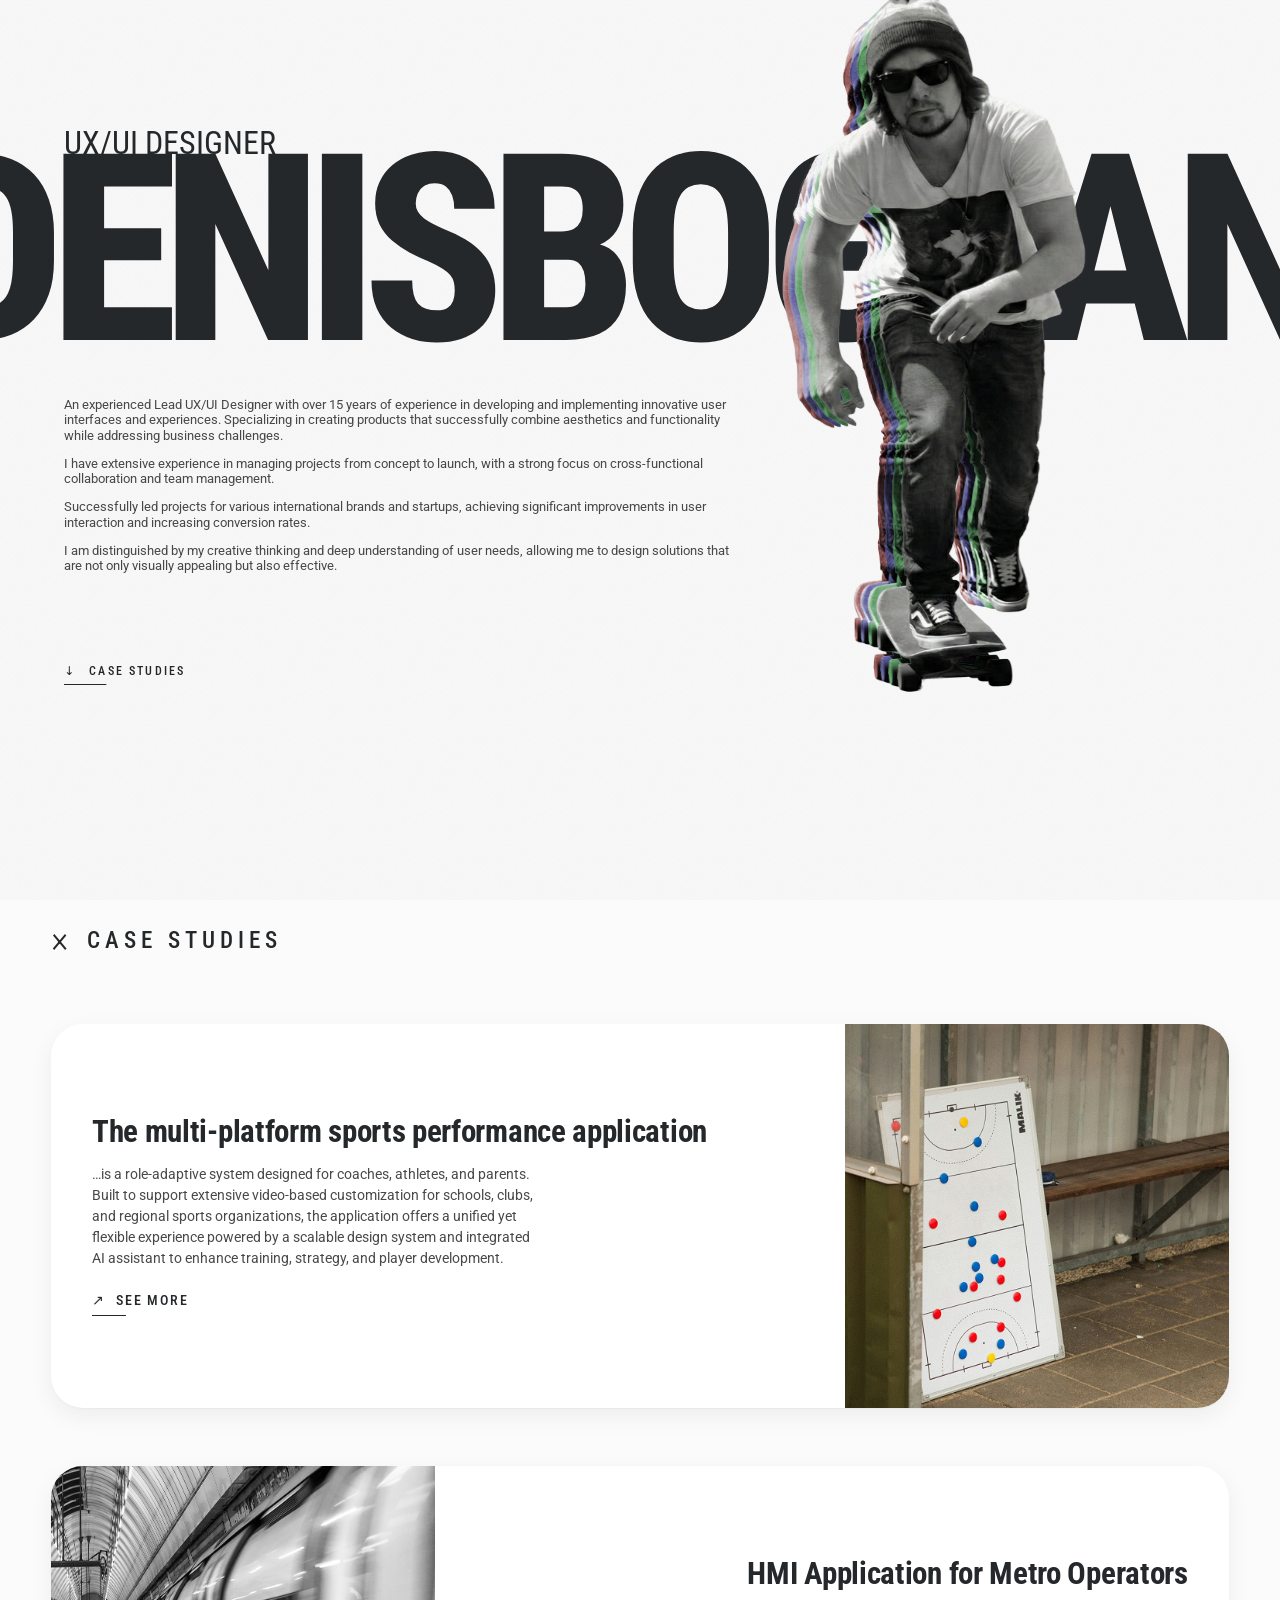
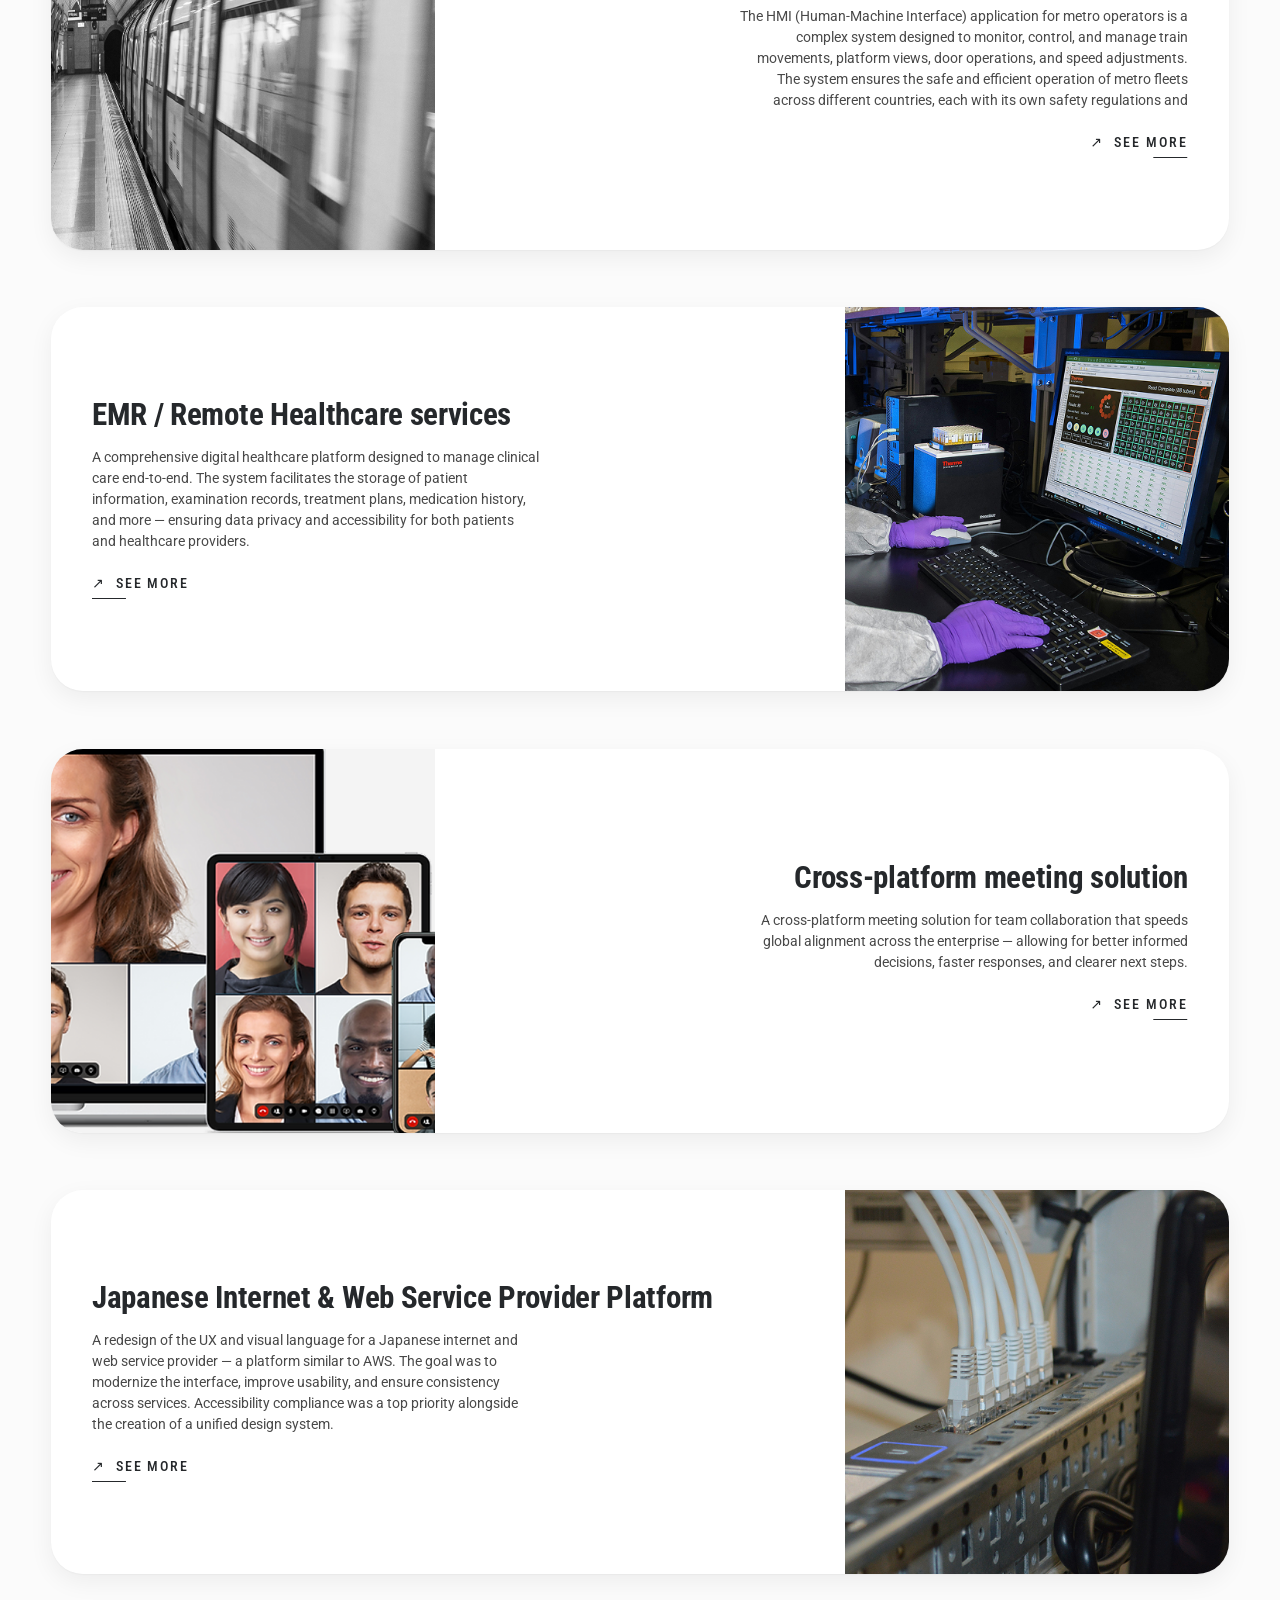
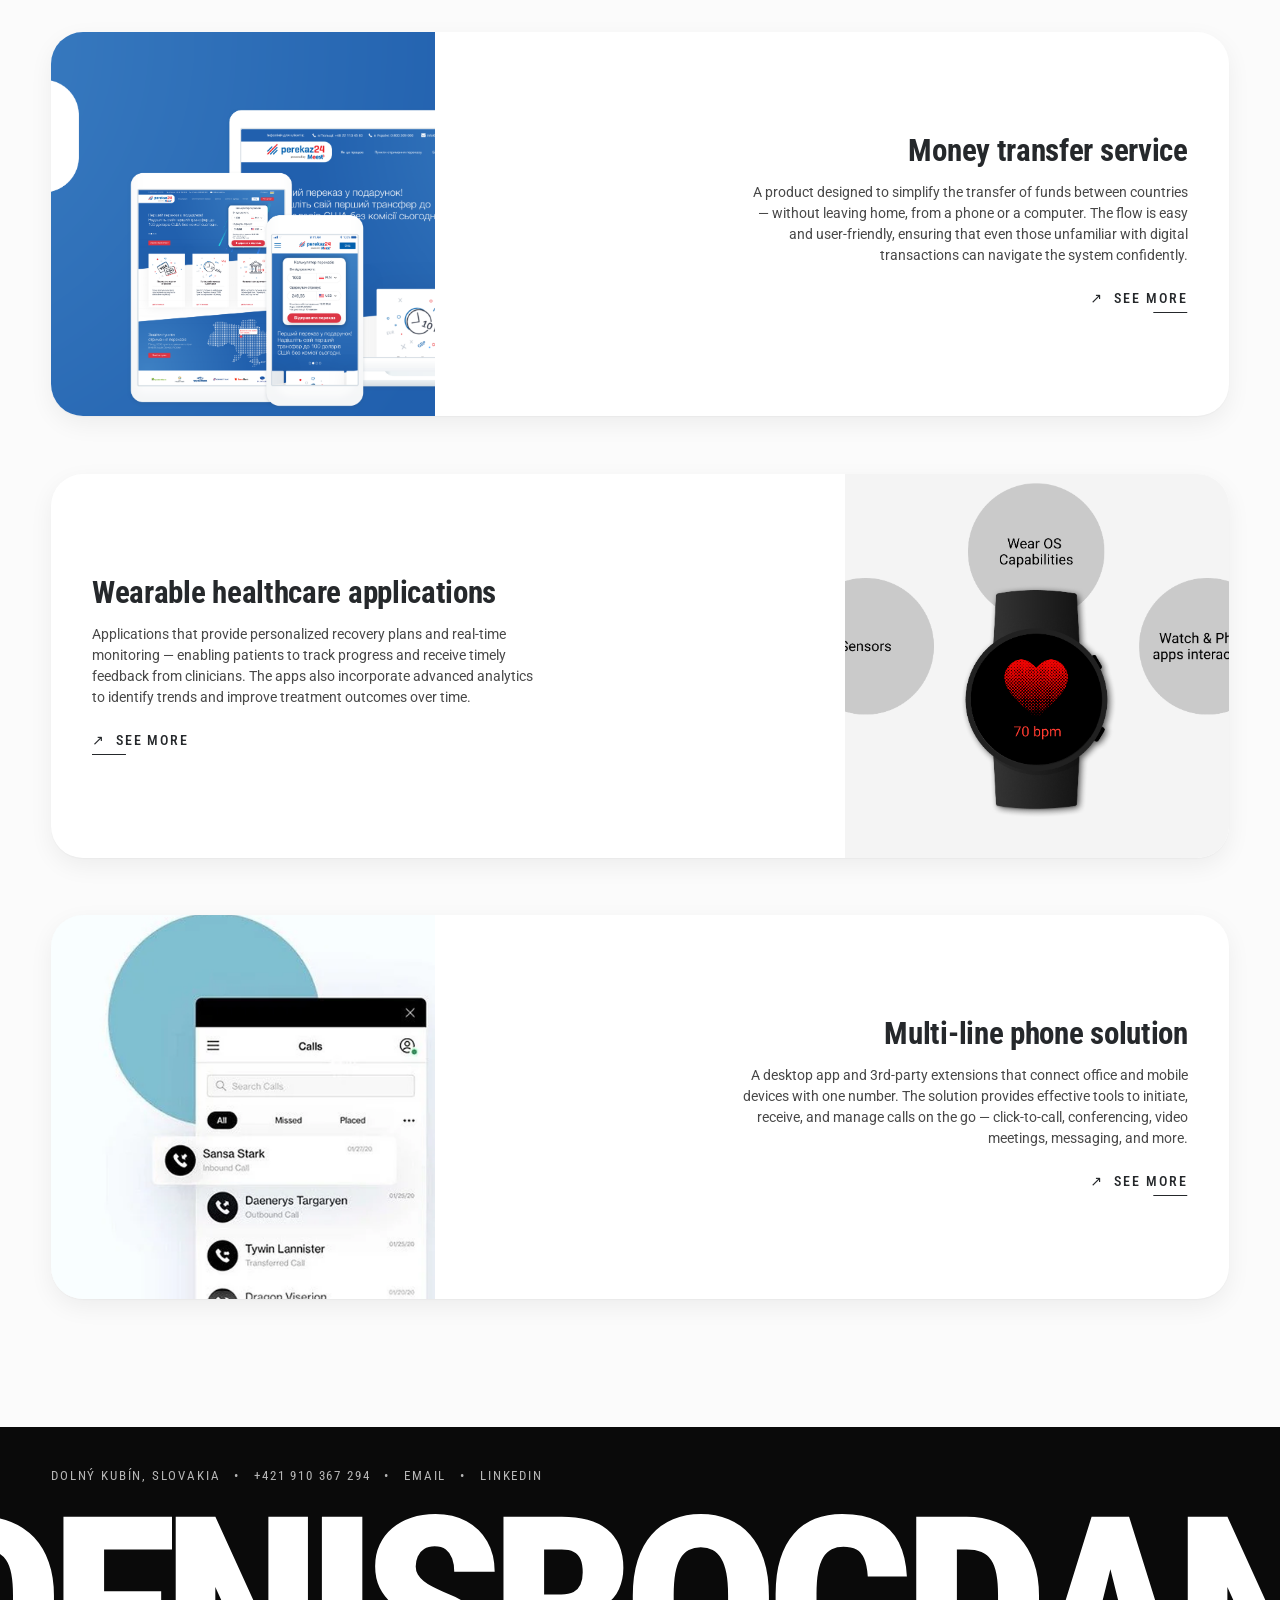
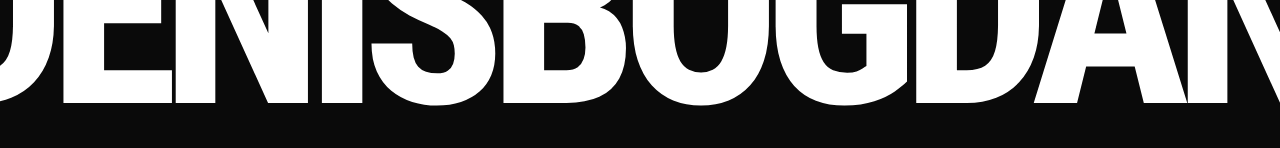
==== index.html @ f7afdb90 "Initial portfolio site" ====
<!DOCTYPE html>
<html lang="en">
<head>
    <meta charset="UTF-8" />
    <meta name="viewport" content="width=device-width, initial-scale=1.0" />
    <meta name="description" content="Denis Bogdanov · Lead UX/UI Designer. 15+ years crafting interfaces that combine aesthetics with business outcomes." />
    <link rel="shortcut icon" href="favicon.ico" type="image/x-icon" />
    <link rel="preconnect" href="https://fonts.googleapis.com" />
    <link rel="preconnect" href="https://fonts.gstatic.com" crossorigin />
    <link rel="stylesheet" href="style.css" />
    <title>Denis Bogdanov · UX/UI Designer</title>
</head>
<body>
    <div class="grain" aria-hidden="true"></div>

    <!-- ============ HERO ============ -->
    <header class="hero" id="top">
        <p class="hero__eyebrow">UX/UI DESIGNER</p>

        <h1 class="hero__title" aria-label="Denis Bogdanov">
            <span class="hero__title-line">DENISBOGDANOV</span>
        </h1>

        <figure class="hero__photo rgb-image rgb-image--hero">
            <img
                src="img/Hero%20image/img-grey.png"
                alt="Denis Bogdanov on a skateboard"
                class="rgb-layer rgb-layer--grey"
                decoding="async"
                fetchpriority="high"
            />
            <img
                src="img/Hero%20image/img-red.png"
                alt=""
                aria-hidden="true"
                class="rgb-layer rgb-layer--red"
                decoding="async"
            />
            <img
                src="img/Hero%20image/img-green.png"
                alt=""
                aria-hidden="true"
                class="rgb-layer rgb-layer--green"
                decoding="async"
            />
            <img
                src="img/Hero%20image/img-blue.png"
                alt=""
                aria-hidden="true"
                class="rgb-layer rgb-layer--blue"
                decoding="async"
            />
        </figure>

        <div class="hero__about">
            <p>
                An experienced <strong>Lead UX/UI Designer</strong> with over 15 years of experience in
                developing and implementing innovative user interfaces and experiences. Specializing in
                creating products that successfully combine aesthetics and functionality while addressing
                business challenges.
            </p>
            <p>
                I have extensive experience in managing projects from concept to launch, with a strong focus
                on cross-functional collaboration and team management.
            </p>
            <p>
                Successfully led projects for various international brands and startups, achieving significant
                improvements in user interaction and increasing conversion rates.
            </p>
            <p>
                I am distinguished by my creative thinking and deep understanding of user needs, allowing me
                to design solutions that are not only visually appealing but also effective.
            </p>
        </div>

        <a href="#cases" class="hero__scroll" aria-label="Scroll to case studies">
            <span class="hero__scroll-arrow" aria-hidden="true">↓</span>
            <span class="hero__scroll-label">Case Studies</span>
        </a>
    </header>

    <!-- ============ CASE STUDIES ============ -->
    <section class="cases" id="cases">
        <div class="container">
            <header class="cases__head">
                <span class="cases__mark" aria-hidden="true">×</span>
                <h2 class="cases__title">Case Studies</h2>
            </header>

            <ol class="cases__list" id="cases-list"></ol>
        </div>
    </section>

    <!-- ============ FOOTER ============ -->
    <footer class="footer">
        <div class="container">
            <div class="footer__contacts">
                <span>Dolný Kubín, Slovakia</span>
                <span aria-hidden="true">•</span>
                <a href="tel:+421910367294">+421 910 367 294</a>
                <span aria-hidden="true">•</span>
                <a href="mailto:xolodilnika@gmail.com">Email</a>
                <span aria-hidden="true">•</span>
                <a href="https://www.linkedin.com/in/denis-bogdanov-5513418/" target="_blank" rel="noopener noreferrer">LinkedIn</a>
            </div>
        </div>
        <p class="footer__mark" aria-hidden="true">DENISBOGDANOV</p>
    </footer>

    <!-- Scroll-to-top -->
    <button class="back-to-top" type="button" aria-label="Scroll back to top">
        <span class="back-to-top__arrow" aria-hidden="true">↑</span>
    </button>

    <script src="cases-data.js" defer></script>
    <script src="main.js" defer></script>
    <script src="app.js" defer></script>
</body>
</html>
---- style.css ----
/* =============================================================
   Denis Bogdanov · Portfolio
   ============================================================= */
@import url('https://fonts.googleapis.com/css2?family=Roboto+Condensed:wght@300;400;500;700;800;900&family=Roboto:wght@300;400;500;700&display=swap');

/* ----------------------------------------------------
   1. Tokens
   ---------------------------------------------------- */
:root {
    /* Palette — sourced from Denis's original index.html */
    --bg:            #FBFBFB;
    --bg-dark:       #0A0A0A;
    --ink:           #25282B;   /* body text from original */
    --ink-2:         #484848;   /* about text from original */
    --ink-3:         #6E6E6E;
    --line:          rgba(10,10,10,.12);

    /* Chromatic split colors */
    --rgb-r:         #FF2261;
    --rgb-g:         #3DDE7F;
    --rgb-b:         #1FB0FF;

    /* Typography */
    --font-display:  "Roboto Condensed", "Arial Narrow", system-ui, sans-serif;
    --font-body:     "Roboto", system-ui, -apple-system, "Segoe UI", sans-serif;

    /* Layout */
    --gutter:        clamp(20px, 4vw, 64px);
    --max:           1680px;

    /* Motion */
    --ease-out:      cubic-bezier(.2, .8, .2, 1);
    --ease-in-out:   cubic-bezier(.65, 0, .35, 1);
    --ease-snap:     cubic-bezier(.16, 1, .3, 1);
}

/* ----------------------------------------------------
   2. Reset
   ---------------------------------------------------- */
*, *::before, *::after { box-sizing: border-box; }
html { scroll-behavior: smooth; }
body {
    margin: 0;
    background: var(--bg);
    color: var(--ink);
    font-family: var(--font-display);  /* original used Roboto Condensed on body */
    line-height: 1.55;
    overflow-x: hidden;          /* clip wordmark that bleeds past viewport */
    -webkit-font-smoothing: antialiased;
    -moz-osx-font-smoothing: grayscale;
    text-rendering: optimizeLegibility;
}
img { max-width: 100%; height: auto; display: block; }
a { color: inherit; text-decoration: none; }
button { font: inherit; cursor: pointer; }
h1, h2, h3, h4, p { margin: 0; }
ol, ul { list-style: none; padding: 0; margin: 0; }

/* Shared inner container (for cases & footer only — hero is full-vw) */
.container {
    max-width: var(--max);
    margin: 0 auto;
    padding: 0 var(--gutter);
}

/* ----------------------------------------------------
   3. Decorative grain
   ---------------------------------------------------- */
.grain {
    position: fixed;
    inset: 0;
    pointer-events: none;
    opacity: .035;
    z-index: 100;
    background-image: url("data:image/svg+xml;utf8,<svg xmlns='http://www.w3.org/2000/svg' width='120' height='120'><filter id='n'><feTurbulence type='fractalNoise' baseFrequency='.9' numOctaves='3' stitchTiles='stitch'/><feColorMatrix values='0 0 0 0 0 0 0 0 0 0 0 0 0 0 0 0 0 0 1 0'/></filter><rect width='100%25' height='100%25' filter='url(%23n)'/></svg>");
    mix-blend-mode: multiply;
}

/* ============================================================
   4. HERO — viewport-relative absolute layout (preserves
   the Figma concept on any screen width via `vw` units)
   ============================================================ */
.hero {
    position: relative;
    width: 100%;
    height: 62vw;        /* contains the photo (~60vw tall) */
    overflow: visible;    /* wordmark may bleed past viewport */
}

/* —— Subtitle / eyebrow —— inherits Roboto Condensed Regular from body */
.hero__eyebrow {
    position: absolute;
    left: 5vw;
    top: 9.93vw;
    font-size: 2.5vw;
    line-height: 1;
    color: var(--ink);
    z-index: 3;
    opacity: 0;
    transform: translateY(.8vw);
    animation: hero-fade-up .55s var(--ease-out) .1s forwards;
}

/* —— Big wordmark, bleeds past viewport on both sides —— */
.hero__title {
    position: absolute;
    left: -6.46vw;
    top: 11.6vw;                /* tightened gap to eyebrow */
    font-family: var(--font-display);
    font-weight: 800;
    font-size: 20.48vw;
    line-height: .7;
    letter-spacing: -1.23vw;
    white-space: nowrap;
    color: var(--ink);
    z-index: 1;
    overflow: hidden;      /* clip the rising line during entrance */
    padding-block: .04em;  /* a hair of padding to avoid descender clip */
}
.hero__title-line {
    display: inline-block;
    transform: translateY(105%);
    animation: hero-title-rise .85s var(--ease-snap) .15s forwards;
}

/* —— Photo, scales with viewport —— */
.hero__photo {
    position: absolute;
    left: 50vw;
    top: 0vw;
    width: 45vw;
    z-index: 2;
    margin: 0;            /* reset <figure> default margins */
    pointer-events: none;
}

/* —— About block — matches original: Roboto Regular, #484848, 120% line —— */
.hero__about {
    position: absolute;
    left: 5vw;
    top: 31vw;
    width: 52vw;
    font-family: var(--font-body);
    font-style: normal;
    font-weight: 400;
    font-size: 1.0vw;
    line-height: 120%;
    color: var(--ink-2);
    z-index: 3;
}
.hero__about p + p { margin-top: 1em; }
.hero__about strong { color: inherit; font-weight: 400; }
.hero__about p {
    opacity: 0;
    transform: translateY(.8vw);
    animation: hero-fade-up .6s var(--ease-out) forwards;
}
.hero__about p:nth-child(1) { animation-delay: .55s; }
.hero__about p:nth-child(2) { animation-delay: .65s; }
.hero__about p:nth-child(3) { animation-delay: .75s; }
.hero__about p:nth-child(4) { animation-delay: .85s; }

/* —— Scroll cue (Case Studies link) — same hover language as See more,
   only the arrow drops DOWN instead of going up-right —— */
.hero__scroll {
    position: absolute;
    left: 5vw;
    bottom: 8.5vw;
    display: inline-flex;
    align-items: center;
    gap: 1vw;
    font-family: var(--font-display);
    font-weight: 500;
    font-size: .95vw;
    letter-spacing: .18em;
    text-transform: uppercase;
    color: var(--ink);
    z-index: 4;
    opacity: 0;
    padding-bottom: .35vw;
    animation: hero-fade-up .55s var(--ease-out) 1.05s forwards;
}
.hero__scroll::after {
    content: "";
    position: absolute;
    left: 0; right: 0; bottom: 0;
    height: 1px;
    background: currentColor;
    transform: scaleX(.35);
    transform-origin: left;
    transition: transform .5s var(--ease-out);
}
.hero__scroll:hover::after { transform: scaleX(1); }
.hero__scroll-arrow {
    display: inline-block;
    transition: transform .4s var(--ease-out);
}
.hero__scroll:hover .hero__scroll-arrow { transform: translate(0, 4px); }

@keyframes hero-fade-up  { to { opacity: 1; transform: translateY(0); } }
@keyframes hero-title-rise { to { transform: translateY(0); } }

/* ============================================================
   5. RGB CHROMATIC SPLIT — hero (4-layer stack)
   ============================================================
   Stack of 4 images:
     • grey  — base (B&W), establishes container height
     • red / green / blue — channel-tinted versions, blended on top
   When R/G/B are aligned, they screen-blend with grey to produce
   the full color photo. When offset, they trail as a chromatic split.
   Animation: grey first → R/G/B fade in aligned → R/G/B drift apart.
   ============================================================ */
.rgb-image { position: relative; isolation: isolate; }

/* Width is inherited from .hero__photo (45vw) — don't override it here.
   Grey sits ON TOP; colored layers stack behind it and peek out from
   their down-left offsets, like a chromatic trail. */
.rgb-layer {
    width: 100%;
    height: auto;
    display: block;
    will-change: transform, opacity;
}

/* Grey is the topmost, fully opaque base — establishes container height. */
.rgb-layer--grey {
    position: relative;
    z-index: 4;
    transform: scale(.96);
    animation: rgb-grey-pop .7s var(--ease-snap) .1s both;
}

/* Coloured layers stack absolutely BEHIND grey */
.rgb-layer--red,
.rgb-layer--green,
.rgb-layer--blue {
    position: absolute;
    inset: 0;
    opacity: 0;
    transform: translate(0, 0);
    pointer-events: none;
}

/* Sequential reveal: grey first, then green emerges from behind,
   then blue (further), then red (furthest). Each fades in while
   sliding to its final offset. */
.rgb-layer--green {
    z-index: 3;
    animation: rgb-green 1.0s var(--ease-snap) .75s both;
}
.rgb-layer--blue {
    z-index: 2;
    animation: rgb-blue  1.0s var(--ease-snap) 1.05s both;
}
.rgb-layer--red {
    z-index: 1;
    animation: rgb-red   1.0s var(--ease-snap) 1.35s both;
}

/* —— intro: grey scales up slightly —— */
@keyframes rgb-grey-pop {
    0%   { transform: scale(.96); }
    100% { transform: scale(1); }
}

/* —— each colour fades in while sliding to its trail position —— */
@keyframes rgb-green {
    0%   { opacity: 0; transform: translate(0, 0); }
    100% { opacity: 1; transform: translate(-.3vw, .7vw); }
}
@keyframes rgb-blue {
    0%   { opacity: 0; transform: translate(0, 0); }
    100% { opacity: 1; transform: translate(-.6vw, 1.3vw); }
}
@keyframes rgb-red {
    0%   { opacity: 0; transform: translate(0, 0); }
    100% { opacity: 1; transform: translate(-.9vw, 1.7vw); }
}


/* ============================================================
   6. CASE STUDIES
   ============================================================ */
.cases {
    padding: clamp(80px, 10vw, 160px) 0 0;
}
.cases__head {
    display: flex;
    align-items: center;
    gap: 18px;
    margin-bottom: clamp(36px, 5vw, 72px);
}
.cases__mark {
    font-family: var(--font-display);
    font-weight: 300;
    font-size: clamp(28px, 3vw, 44px);
    line-height: 1;
    color: var(--ink);
    transform: translateY(-2px);
}
.cases__title {
    font-family: var(--font-display);
    font-weight: 500;
    font-size: clamp(18px, 1.8vw, 26px);
    letter-spacing: .22em;
    text-transform: uppercase;
    color: var(--ink);
}
.cases__list {
    display: grid;
    gap: clamp(36px, 4.5vw, 64px);
}

/* —— Card shell ——
   White box, fixed height. FLEX layout (not grid) — turns out grid +
   :nth-child(even) reordering via grid-column had a quirk that left
   the image on even cards mis-positioned. Flex with row-reverse for
   alternating layout is simpler and lets `align-items: stretch` reliably
   fill the row height on both flex children. */
.case-card {
    --card-h:  clamp(300px, 30vw, 440px);
    --media-w: var(--card-h);                    /* square media */
    position: relative;                          /* anchor for stretched-link ::after */
    display: flex;
    align-items: stretch;                        /* both children fill card-h */
    height: var(--card-h);
    background: #FFFFFF;
    padding: 0;
    overflow: hidden;
    opacity: 0;
    transform: translateY(28px);
    will-change: transform, opacity, box-shadow;
    box-shadow:
        0 1px 2px rgba(10, 10, 10, .04),
        0 8px 24px rgba(10, 10, 10, .06);
    transition: box-shadow .4s var(--ease-out), transform .4s var(--ease-out);
    border-radius: 32px;
}

/* —— Stretched-link: media-link's ::after covers the whole card,
   so a click anywhere on the card navigates to the case page.
   See more link stays clickable thanks to a higher z-index. —— */
.case-card__media-link::after {
    content: "";
    position: absolute;
    inset: 0;
    z-index: 1;
}
.case-card__cta {
    position: relative;
    z-index: 2;
}
.case-card.in-view {
    animation: card-fade-up .8s var(--ease-snap) both;
}
@keyframes card-fade-up {
    0%   { opacity: 0; transform: translateY(28px); }
    100% { opacity: 1; transform: translateY(0); }
}
@media (hover: hover) {
    .case-card:hover {
        transform: translateY(-3px);
        box-shadow:
            0 2px 4px rgba(10, 10, 10, .05),
            0 16px 40px rgba(10, 10, 10, .09);
    }
}

/* —— Body —— takes the remaining width (1fr-ish via flex:1) and
   centers its children vertically via inner flex column —— */
.case-card__body {
    flex: 1 1 auto;
    min-width: 0;                                /* allow shrink for long titles */
    height: 100%;                                /* explicit height for IE/Safari fallback */
    padding: clamp(28px, 3.2vw, 56px);
    display: flex;
    flex-direction: column;
    justify-content: center;                     /* vertical centering of title/desc/cta */
    gap: clamp(12px, 1.2vw, 20px);
}

/* —— Media —— fixed-width column, image fills it edge-to-edge —— */
.case-card__media-link {
    flex: 0 0 var(--media-w);                    /* never grows or shrinks */
    height: 100%;
    display: block;
}
.case-card__media {
    width: 100%;
    height: 100%;
    background: #F4F4F4;
    overflow: hidden;
}
.case-card__media img {
    width: 100%;
    height: 100%;
    object-fit: cover;
    object-position: center;
    display: block;
}

/* —— Alternating layout —— even cards mirror via row-reverse —— */
.case-card:nth-child(even)               { flex-direction: row-reverse; }
.case-card:nth-child(even) .case-card__body { text-align: right; }
.case-card:nth-child(even) .case-card__cta  { align-self: flex-end; }
.case-card:nth-child(even) .case-card__desc { margin-left: auto; }
.case-card:nth-child(even) .case-card__cta::after { transform-origin: right; }

.case-card__title {
    font-family: var(--font-display);
    font-weight: 700;
    font-size: clamp(22px, 2.4vw, 38px);
    line-height: 1.05;
    letter-spacing: -.01em;
    color: var(--ink);
}
.case-card__desc {
    font-family: var(--font-body);
    font-weight: 400;
    color: var(--ink-2);
    font-size: clamp(14px, 1vw, 16px);
    line-height: 1.5;
    max-width: 56ch;
    /* Clip long descriptions so all cards stay identical in height */
    display: -webkit-box;
    -webkit-line-clamp: 5;
    line-clamp: 5;
    -webkit-box-orient: vertical;
    overflow: hidden;
}
.case-card__cta {
    display: inline-flex;
    align-items: center;
    gap: 10px;
    margin-top: 6px;
    font-family: var(--font-display);
    font-weight: 500;
    font-size: 14px;
    letter-spacing: .14em;
    text-transform: uppercase;
    color: var(--ink);
    align-self: flex-start;
    position: relative;
    padding-bottom: 4px;
}
.case-card__cta::after {
    content: "";
    position: absolute;
    left: 0; right: 0; bottom: 0;
    height: 1px;
    background: currentColor;
    transform: scaleX(.35);
    transform-origin: left;
    transition: transform .5s var(--ease-out);
}

/* Plain hover: just the underline grow + arrow nudge.
   RGB-trail on the CTA was removed — it sat on top of the glyph
   and hurt readability. The card itself carries the RGB language. */
.case-card__cta:hover::after { transform: scaleX(1); }
.case-card__cta-arrow { display: inline-block; transition: transform .4s var(--ease-out); }
.case-card__cta:hover .case-card__cta-arrow { transform: translate(4px, -4px); }

/* ============================================================
   6b. CASE DETAIL — editorial flow
   ============================================================
   Layout rhythm:
     • Back link        — top, small
     • Title + intro    — narrow text column (max ~760px)
     • Cover image      — breaks out to full container width
     • Sections, each:  text in narrow column, then a gallery
                        of screenshots filling the container width
   Reads as text → look → text → look, never stretches paragraphs
   across the page, and lets screenshots be the visual hero.
   ============================================================ */
.page-case { background: var(--bg); }

.case-detail {
    padding: clamp(28px, 4vw, 64px) 0 clamp(60px, 8vw, 120px);
}

/* Width used by every text block — keeps comfortable reading measure */
.case-detail__back,
.case-detail__head,
.case-detail__section-text {
    max-width: 760px;
}

/* ----- Back link — same hover language as Scroll cue / See more ----- */
.case-detail__back {
    display: inline-flex;
    align-items: center;
    gap: 12px;
    position: relative;
    font-family: var(--font-display);
    font-weight: 500;
    font-size: 14px;
    letter-spacing: .14em;
    text-transform: uppercase;
    color: var(--ink);
    padding-bottom: 4px;
    margin-bottom: clamp(36px, 4.5vw, 72px);

    opacity: 0;
    transform: translateY(8px);
    animation: case-fade-up .55s var(--ease-out) .1s forwards;
}
.case-detail__back::after {
    content: "";
    position: absolute;
    left: 0; right: 0; bottom: 0;
    height: 1px;
    background: currentColor;
    transform: scaleX(.35);
    transform-origin: left;
    transition: transform .5s var(--ease-out);
}
.case-detail__back:hover::after { transform: scaleX(1); }
.case-detail__back-arrow {
    display: inline-block;
    transition: transform .4s var(--ease-out);
}
.case-detail__back:hover .case-detail__back-arrow { transform: translateX(-4px); }

/* ----- Header: title + intro stacked in a narrow column ----- */
.case-detail__head {
    margin-bottom: clamp(36px, 5vw, 64px);
    opacity: 0;
    transform: translateY(14px);
    animation: case-fade-up .7s var(--ease-out) .2s forwards;
}
.case-detail__title {
    font-family: var(--font-display);
    font-weight: 700;
    font-size: clamp(36px, 4.6vw, 72px);
    line-height: 1.05;
    letter-spacing: -.01em;
    color: var(--ink);
    margin-bottom: clamp(20px, 1.8vw, 32px);
}
.case-detail__intro {
    font-family: var(--font-body);
    font-weight: 400;
    font-size: clamp(15px, 1.1vw, 19px);
    line-height: 1.6;
    color: var(--ink-2);
}

/* ----- Cover: hero shot — sized at half container width
   to stay editorial and not dominate the page ----- */
.case-detail__cover {
    max-width: 50%;
    margin: 0 0 clamp(56px, 7vw, 110px);
    overflow: hidden;
    background: #ECECEC;
    box-shadow:
        0 1px 2px rgba(10,10,10,.04),
        0 8px 24px rgba(10,10,10,.06);

    opacity: 0;
    transform: translateY(20px);
    animation: case-fade-up .8s var(--ease-out) .3s forwards;
}
.case-detail__cover img {
    display: block;
    width: 100%;
    height: auto;
}

/* ----- Sections: text column → gallery beneath ----- */
.case-detail__sections {
    display: flex;
    flex-direction: column;
    gap: clamp(64px, 8vw, 128px);
}
.case-detail__section {
    /* Reveal on scroll */
    opacity: 0;
    transform: translateY(18px);
    transition:
        opacity .8s var(--ease-out),
        transform .8s var(--ease-out);
}
.case-detail__section.in-view {
    opacity: 1;
    transform: translateY(0);
}

.case-detail__section-text {
    /* Inherits max-width 760px from the shared rule */
}
.case-detail__section-title {
    font-family: var(--font-display);
    font-weight: 700;
    font-size: clamp(26px, 2.4vw, 42px);
    line-height: 1.15;
    letter-spacing: -.005em;
    color: var(--ink);
    margin-bottom: clamp(14px, 1.2vw, 22px);
}
.case-detail__section-text p {
    font-family: var(--font-body);
    font-weight: 400;
    font-size: clamp(15px, 1.05vw, 17px);
    line-height: 1.7;
    color: var(--ink-2);
}
.case-detail__section-text p + p { margin-top: 1em; }

.case-detail__list {
    margin: 1.2em 0;
    padding: 0;
    list-style: none;
    display: flex;
    flex-direction: column;
    gap: .7em;
}
.case-detail__list li {
    position: relative;
    padding-left: 1.2em;
    font-family: var(--font-body);
    font-size: clamp(15px, 1.05vw, 17px);
    line-height: 1.65;
    color: var(--ink-2);
}
.case-detail__list li::before {
    content: "";
    position: absolute;
    left: 0;
    top: .75em;
    width: 8px;
    height: 1px;
    background: var(--ink);
}
.case-detail__list li strong { color: var(--ink); font-weight: 500; }

/* ----- Gallery — full container width, auto-fit grid ----- */
.case-detail__gallery {
    display: grid;
    grid-template-columns: repeat(auto-fit, minmax(320px, 1fr));
    gap: clamp(16px, 1.4vw, 28px);
    align-items: start;
    margin-top: clamp(32px, 4vw, 64px);
}
/* When a section has multiple galleries (nested image rows),
   subsequent rows sit closer together — matching the in-grid gap */
.case-detail__gallery + .case-detail__gallery {
    margin-top: clamp(16px, 1.4vw, 28px);
}
/* Single image: don't sub-divide the column — full width hero */
.case-detail__gallery--solo {
    grid-template-columns: 1fr;
}
/* Exactly two images stay 2-up even on wider viewports */
.case-detail__gallery--duo {
    grid-template-columns: repeat(2, 1fr);
}

.case-detail__shot {
    margin: 0;
    overflow: hidden;
    background: #ECECEC;
    box-shadow:
        0 1px 2px rgba(10,10,10,.04),
        0 8px 24px rgba(10,10,10,.06);

    opacity: 0;
    transform: translateY(18px);
    transition:
        opacity .8s var(--ease-out),
        transform .8s var(--ease-out);
}
.case-detail__shot.in-view {
    opacity: 1;
    transform: translateY(0);
}
.case-detail__shot img {
    display: block;
    width: 100%;
    height: auto;
}

/* Empty / not-found fallback */
.case-detail__empty {
    text-align: center;
    padding: clamp(60px, 10vw, 120px) 0;
    font-family: var(--font-display);
    color: var(--ink-2);
}

@keyframes case-fade-up {
    to { opacity: 1; transform: translateY(0); }
}

/* ============================================================
   6c. BACK-TO-TOP — small floating arrow, bottom-left
   ============================================================
   Hidden by default; .is-visible toggled by app.js once the
   user scrolls past ~60% viewport height.
   ============================================================ */
.back-to-top {
    position: fixed;
    left:   clamp(16px, 2vw, 32px);
    bottom: clamp(20px, 3vw, 40px);
    width:  44px;
    height: 44px;
    display: inline-flex;
    align-items: center;
    justify-content: center;
    padding: 0;
    border: 1px solid var(--ink);
    border-radius: 999px;
    background: rgba(255, 255, 255, .82);
    color: var(--ink);
    cursor: pointer;
    z-index: 50;

    opacity: 0;
    transform: translateY(12px);
    pointer-events: none;
    backdrop-filter: blur(8px);
    -webkit-backdrop-filter: blur(8px);
    transition:
        opacity .35s var(--ease-out),
        transform .35s var(--ease-out),
        background-color .25s var(--ease-out),
        color .25s var(--ease-out);
}
.back-to-top.is-visible {
    opacity: 1;
    transform: translateY(0);
    pointer-events: auto;
}
.back-to-top:hover {
    background: var(--ink);
    color: #FFFFFF;
}
.back-to-top__arrow {
    display: inline-block;
    font-family: var(--font-display);
    font-size: 18px;
    line-height: 1;
    transition: transform .3s var(--ease-out);
}
.back-to-top:hover .back-to-top__arrow {
    transform: translateY(-3px);
}

/* ============================================================
   7. FOOTER — dark band matching Figma
   ============================================================ */
.footer {
    margin-top: clamp(80px, 10vw, 160px);
    padding: clamp(28px, 3vw, 48px) 0 clamp(20px, 2.5vw, 40px);
    background: var(--bg-dark);
    color: #FFFFFF;
    overflow: hidden;          /* wordmark bleed clipped at edges */
}
.footer__contacts {
    display: flex;
    flex-wrap: wrap;
    gap: 14px;
    font-family: var(--font-display);
    font-weight: 400;
    font-size: 13px;
    letter-spacing: .14em;
    text-transform: uppercase;
    color: rgba(255, 255, 255, .7);
    margin-bottom: clamp(20px, 2vw, 36px);
}
.footer__contacts a {
    color: inherit;
    transition: color .3s var(--ease-out);
}
.footer__contacts a:hover { color: var(--rgb-r); }

.footer__mark {
    font-family: var(--font-display);
    font-weight: 800;
    font-size: 20.48vw;
    line-height: .7;
    letter-spacing: -1.23vw;
    white-space: nowrap;
    color: #FFFFFF;
    margin: 0 0 0 -6.46vw;     /* same bleed as hero title */
    padding-block: .04em;
    user-select: none;
    pointer-events: none;      /* decorative — never intercepts clicks
                                  (its tall glyphs visually bleed up over
                                  the contact links above) */
}
/* Contacts paint above the wordmark in case it visually overlaps */
.footer__contacts {
    position: relative;
    z-index: 2;
}

/* ============================================================
   8. Mobile / narrow viewports
   ============================================================
   Below ~720px we switch to a flow layout because vw-absolute
   gets visually too small. Hero typography still scales but
   the photo and about stack vertically.
*/
@media (max-width: 720px) {
    .hero {
        height: auto;
        padding: 0 5vw 8vw;
    }
    .hero__eyebrow,
    .hero__title,
    .hero__photo,
    .hero__about,
    .hero__scroll {
        position: static;
    }
    .hero__eyebrow {
        margin-top: 6vw;
        font-size: 4vw;
    }
    .hero__title {
        margin: 2vw 0 4vw -8vw;
        font-size: 22vw;
        letter-spacing: -1.2vw;
        line-height: .8;
    }
    .hero__photo {
        width: 70vw;
        margin: 0 auto 4vw;
    }
    .hero__about {
        width: 100%;
        font-size: 3.5vw;
    }
    .hero__scroll { display: none; }

    /* Cards stack vertically on narrow screens — image on top, text below */
    .case-card,
    .case-card:nth-child(even) {
        flex-direction: column;
        height: auto;
    }
    .case-card__media-link {
        flex: 0 0 auto;
        width: 100%;
        height: 60vw;
    }
    .case-card__body,
    .case-card:nth-child(even) .case-card__body {
        flex: 1 1 auto;
        height: auto;
        padding: 24px;
        text-align: left;
    }
    .case-card:nth-child(even) .case-card__desc { margin-left: 0; }
    .case-card:nth-child(even) .case-card__cta,
    .case-card:nth-child(even) .case-card__cta::after { align-self: flex-start; transform-origin: left; }
    .footer__mark { font-size: 22vw; letter-spacing: -1.2vw; margin-left: -8vw; }

    /* Case detail — gallery becomes single column on narrow screens */
    .case-detail__gallery,
    .case-detail__gallery--duo {
        grid-template-columns: 1fr;
    }
    /* Cover goes back to full width on narrow viewports */
    .case-detail__cover { max-width: 100%; }
    .case-detail__title       { font-size: clamp(30px, 8vw, 48px); }
    .case-detail__section-title { font-size: clamp(22px, 6vw, 32px); }
}

/* ============================================================
   9. Reduced motion
   ============================================================ */
@media (prefers-reduced-motion: reduce) {
    *, *::before, *::after {
        animation-duration: 0.001ms !important;
        animation-iteration-count: 1 !important;
        transition-duration: 0.001ms !important;
        scroll-behavior: auto !important;
    }
    .rgb-layer--grey  { transform: none; }
    .rgb-layer--green { opacity: 1; transform: translate(-.2vw,  .4vw); }
    .rgb-layer--blue  { opacity: 1; transform: translate(-.4vw, 1.0vw); }
    .rgb-layer--red   { opacity: 1; transform: translate(-.6vw, 1.2vw); }
    .case-card {
        opacity: 1;
        transform: none;
    }
}
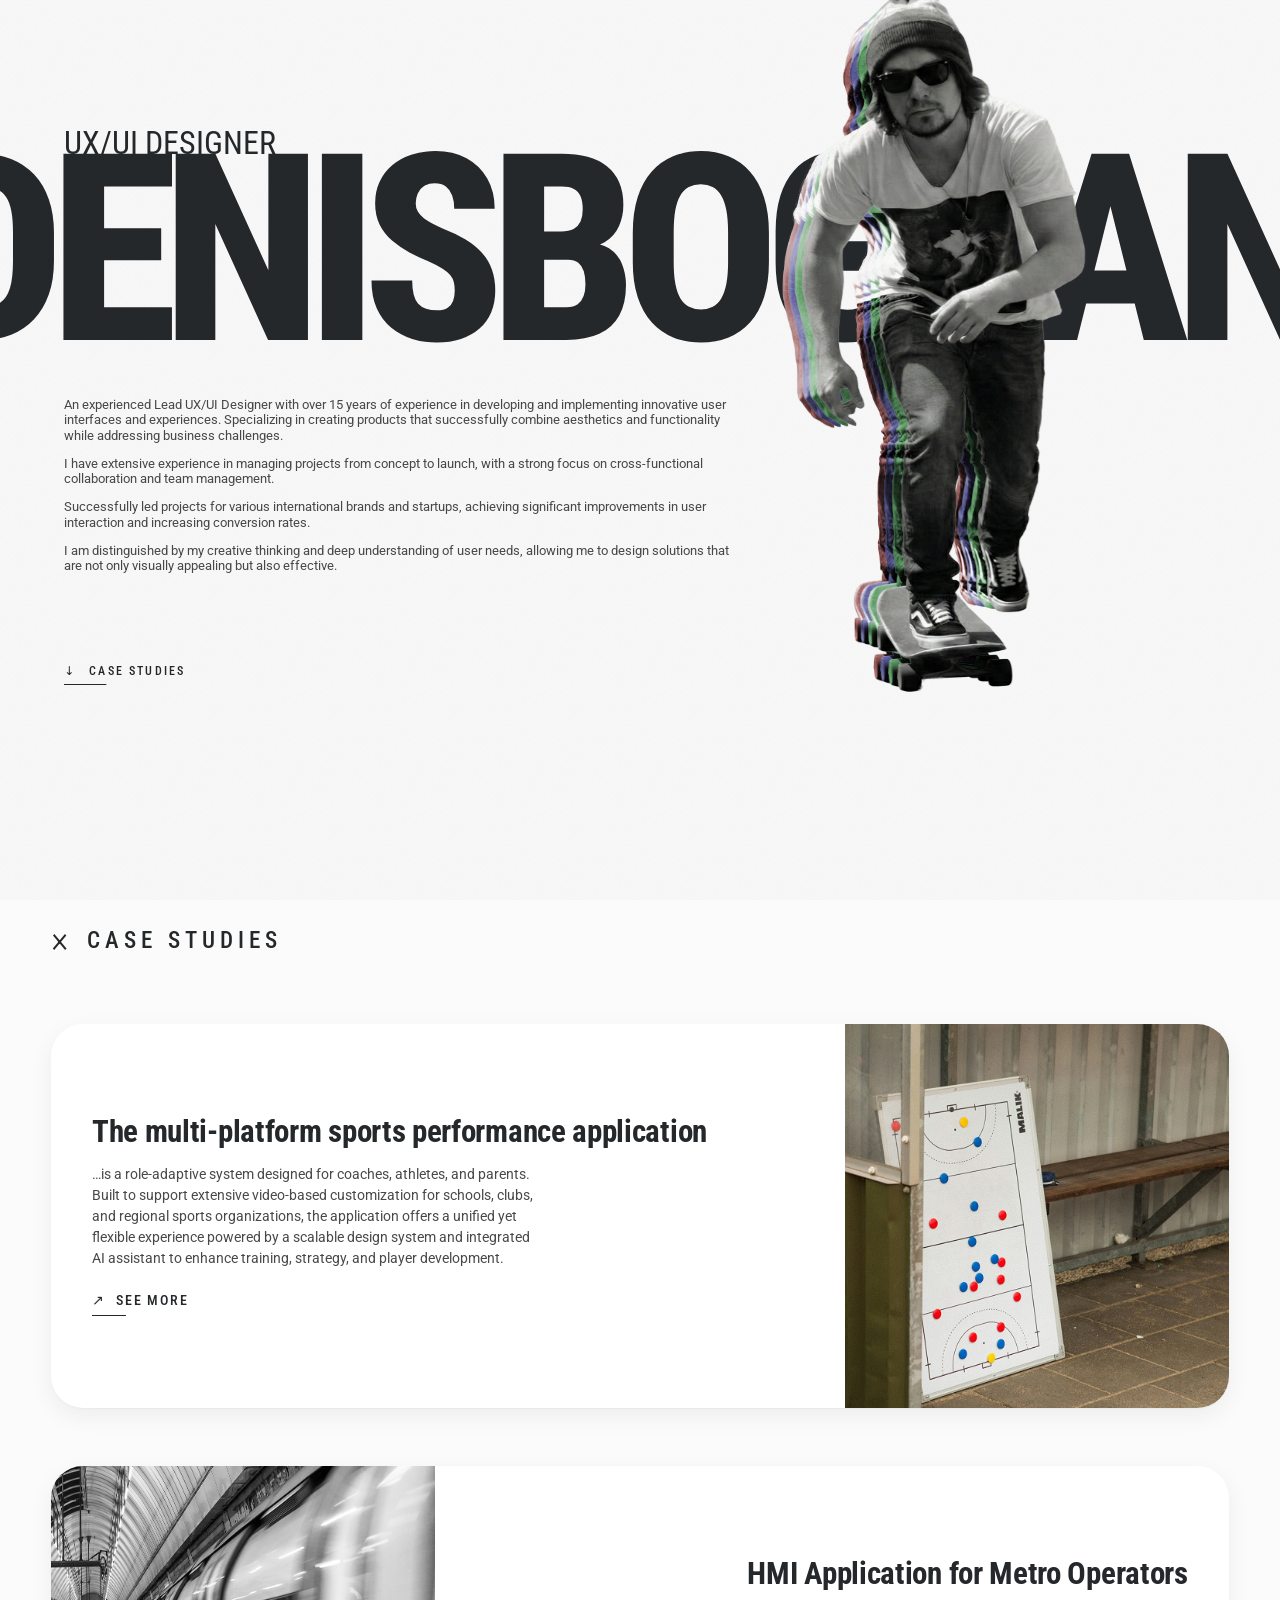
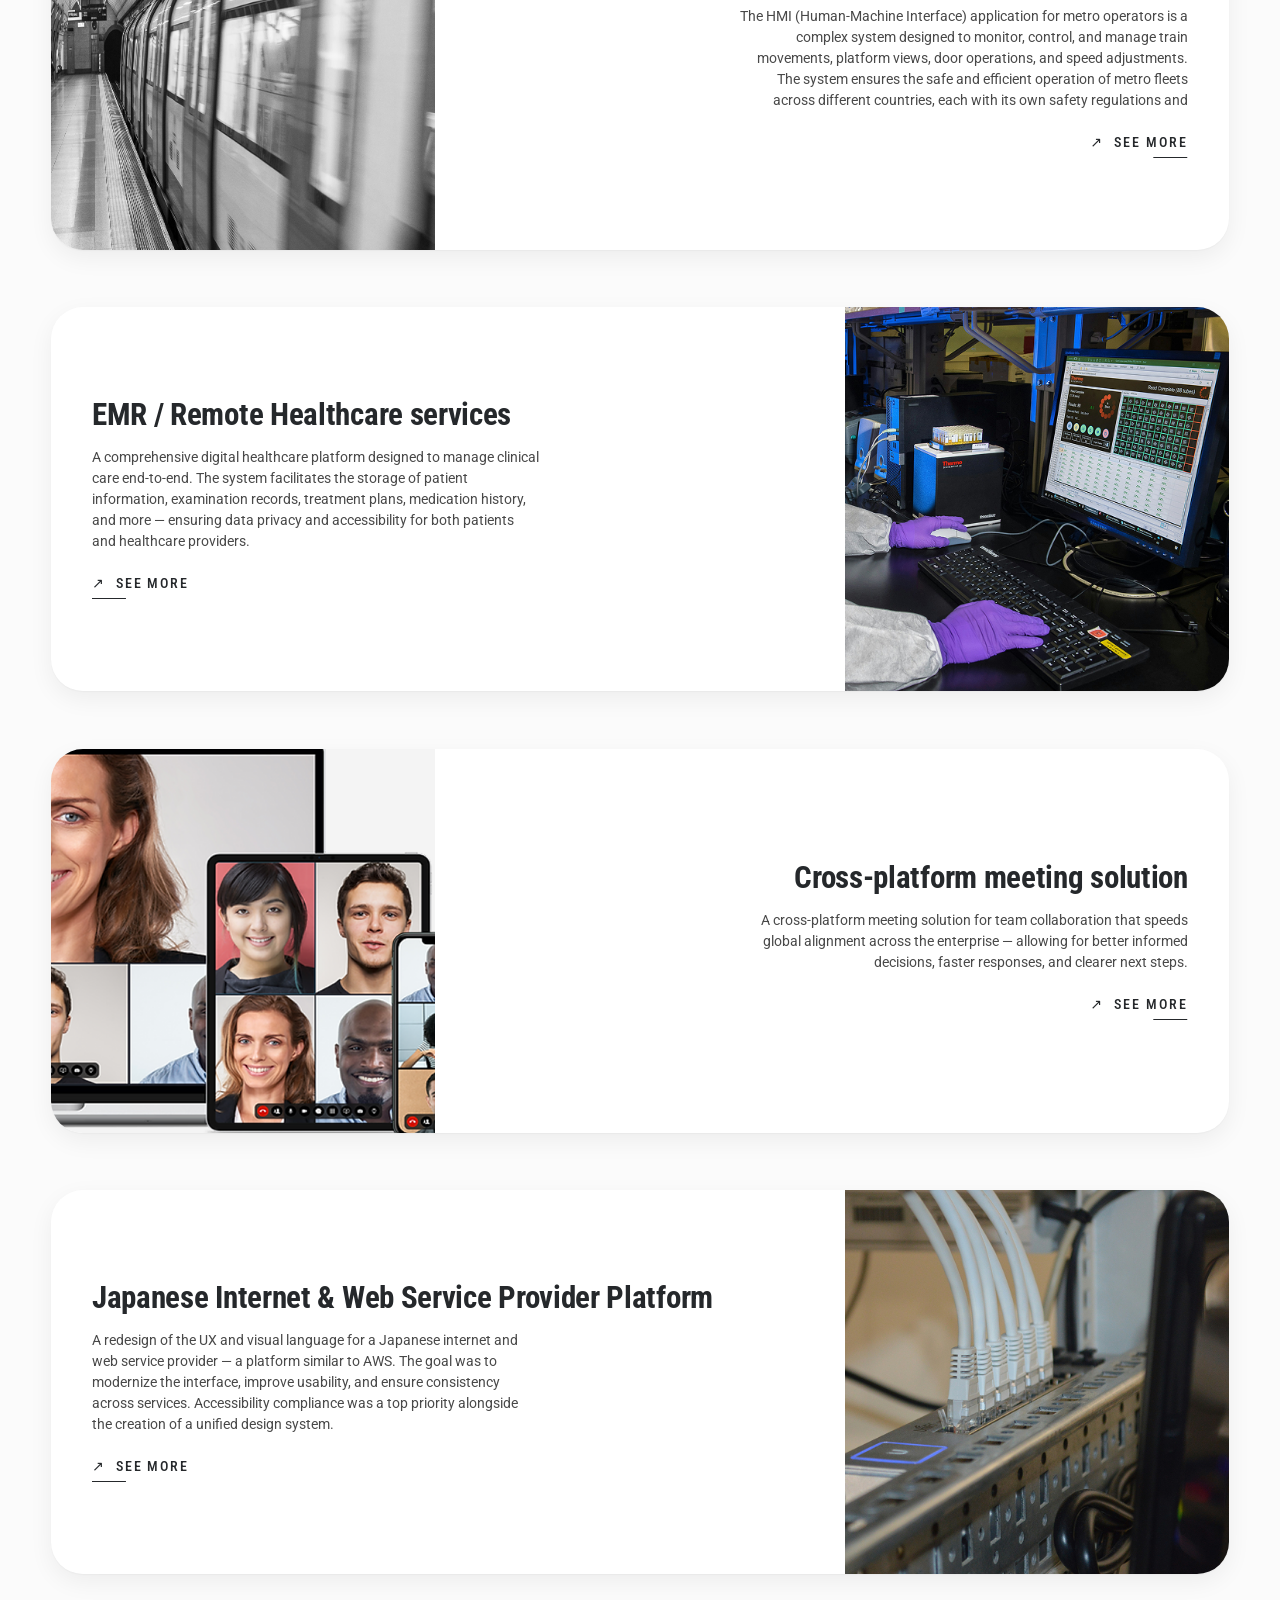
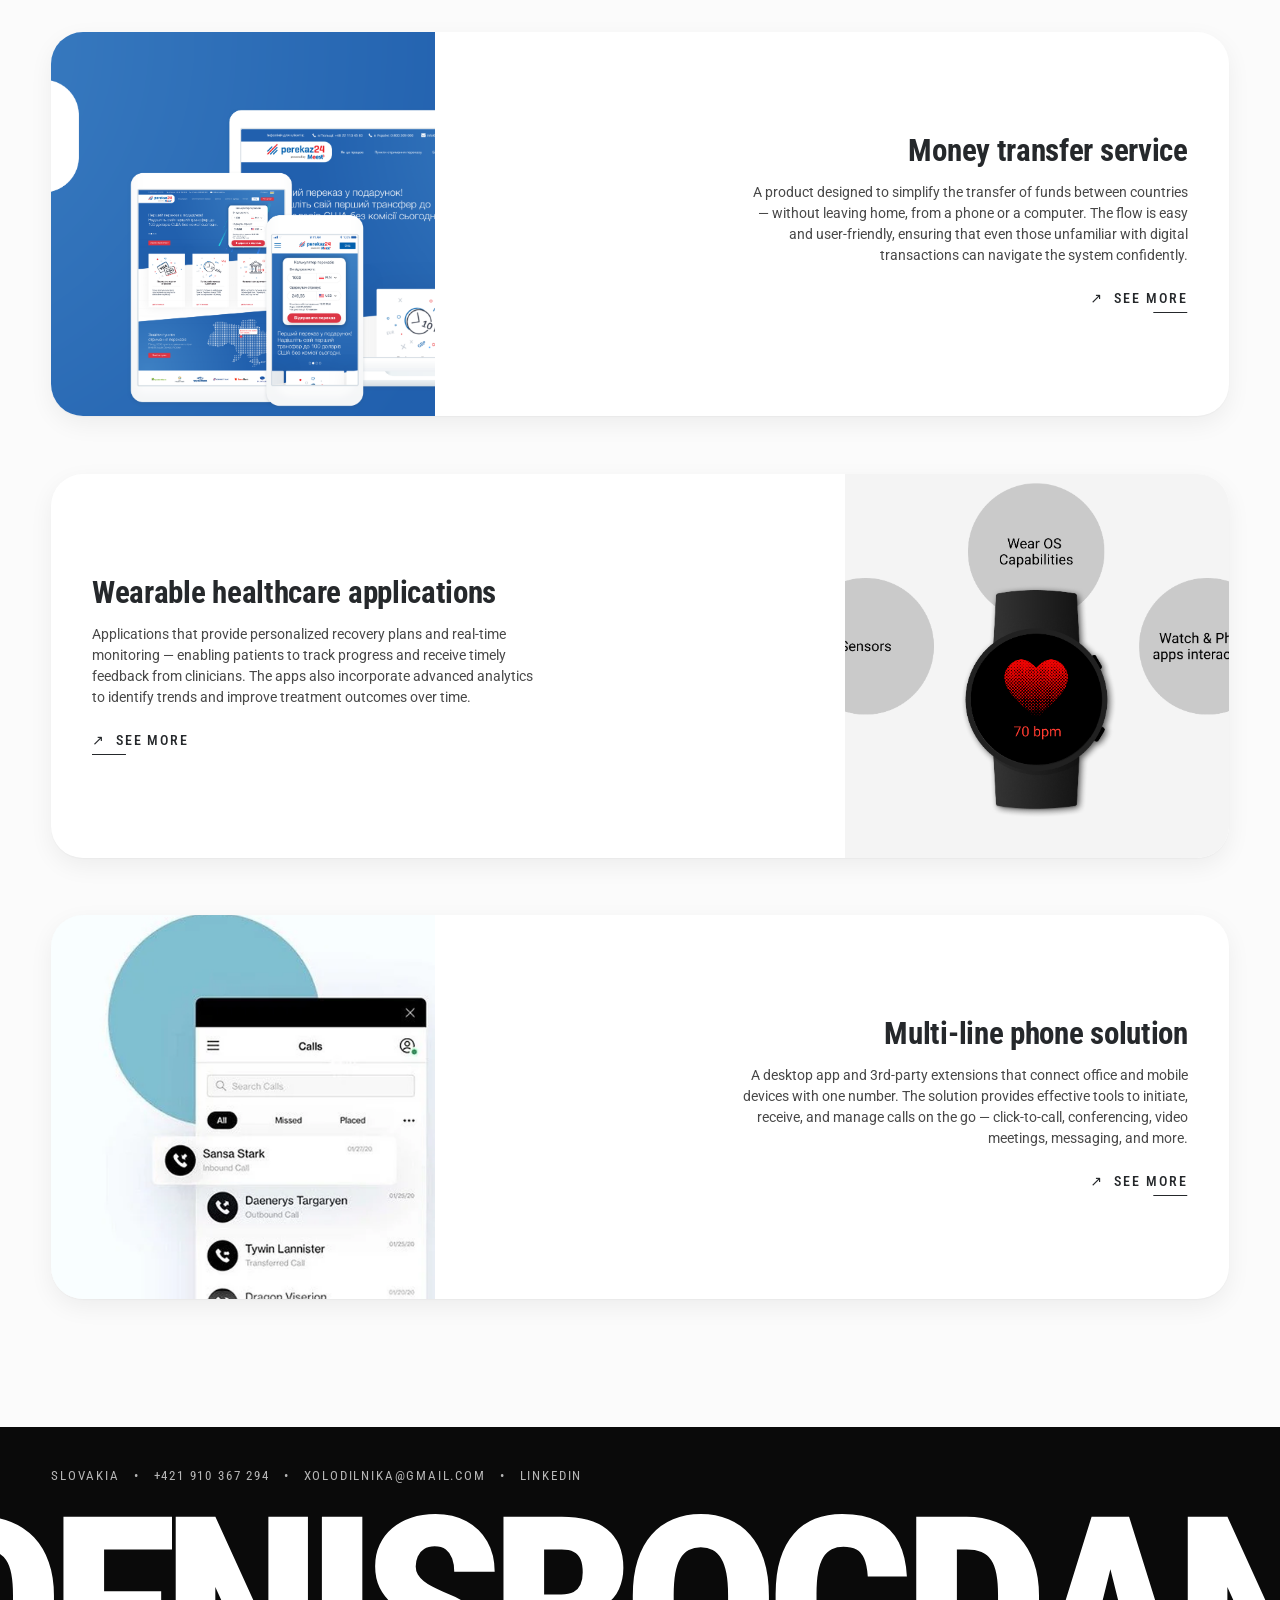
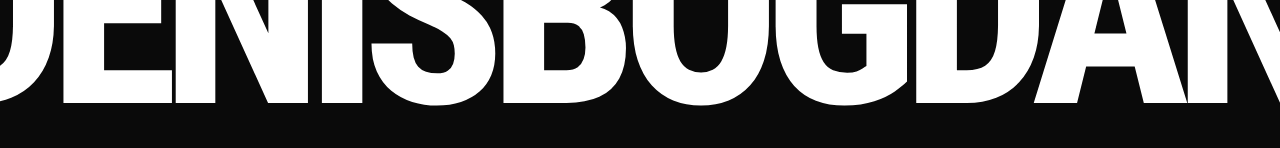
==== commit 6cfaad8b: "Email link change" ====
--- a/index.html
+++ b/index.html
@@ -95,11 +95,11 @@
     <footer class="footer">
         <div class="container">
             <div class="footer__contacts">
-                <span>Dolný Kubín, Slovakia</span>
+                <span>Slovakia</span>
                 <span aria-hidden="true">•</span>
                 <a href="tel:+421910367294">+421 910 367 294</a>
                 <span aria-hidden="true">•</span>
-                <a href="mailto:xolodilnika@gmail.com">Email</a>
+                <a href="mailto:xolodilnika@gmail.com">xolodilnika@gmail.com</a>
                 <span aria-hidden="true">•</span>
                 <a href="https://www.linkedin.com/in/denis-bogdanov-5513418/" target="_blank" rel="noopener noreferrer">LinkedIn</a>
             </div>
--- a/style.css
+++ b/style.css
@@ -38,14 +38,19 @@
    2. Reset
    ---------------------------------------------------- */
 *, *::before, *::after { box-sizing: border-box; }
-html { scroll-behavior: smooth; }
+html {
+    scroll-behavior: smooth;
+    overflow-x: clip;             /* stop horizontal scroll on mobile (stricter than hidden) */
+}
 body {
     margin: 0;
     background: var(--bg);
     color: var(--ink);
     font-family: var(--font-display);  /* original used Roboto Condensed on body */
     line-height: 1.55;
-    overflow-x: hidden;          /* clip wordmark that bleeds past viewport */
+    overflow-x: clip;             /* clip wordmark + photo bleed; clip beats hidden because
+                                     it doesn't create a scroll context, so vertical scroll
+                                     stays normal and mobile browsers behave consistently */
     -webkit-font-smoothing: antialiased;
     -moz-osx-font-smoothing: grayscale;
     text-rendering: optimizeLegibility;
@@ -805,33 +810,60 @@
 @media (max-width: 720px) {
     .hero {
         height: auto;
-        padding: 0 5vw 8vw;
-    }
+        padding: 0 0 8vw;        /* no horizontal padding — title bleeds full-width */
+        position: relative;
+        overflow-x: clip;        /* contain title + photo bleed inside the hero */
+    }
+
+    /* Text-side items flow normally on mobile. */
     .hero__eyebrow,
     .hero__title,
-    .hero__photo,
     .hero__about,
     .hero__scroll {
         position: static;
     }
+
     .hero__eyebrow {
-        margin-top: 6vw;
-        font-size: 4vw;
-    }
+        margin: 6vw 0 0 5vw;
+        font-size: 3.6vw;
+    }
+
+    /* Title bleeds left AND right past the viewport edges. */
     .hero__title {
-        margin: 2vw 0 4vw -8vw;
-        font-size: 22vw;
-        letter-spacing: -1.2vw;
+        margin: 2vw 0 2vw -6vw;
+        padding: 0;
+        font-size: 26vw;
+        letter-spacing: -1.4vw;
         line-height: .8;
-    }
+        overflow: visible;
+        width: max-content;
+    }
+
+    /* PHOTO — pinned to the top of the viewport, horizontally centered,
+       enlarged 1.5×. Slight negative top bleeds past the top edge so the
+       head sits closer to the screen edge. */
     .hero__photo {
-        width: 70vw;
-        margin: 0 auto 4vw;
-    }
+        position: absolute;
+        top: -6vw;                       /* lift ~10-15px past top edge */
+        left: 50%;
+        right: auto;
+        transform: translateX(-50%);     /* center horizontally */
+        width: 105vw;                    /* 1.5× of previous 70vw */
+        margin: 0;
+        z-index: 2;                       /* paint above title text */
+        float: none;
+        shape-outside: none;
+    }
+
+    /* About flows after the larger image — margin-top clears its height */
     .hero__about {
+        margin: 95vw 0 0;
+        padding: 0 5vw;
         width: 100%;
-        font-size: 3.5vw;
-    }
+        font-size: 3.6vw;
+        line-height: 1.55;
+    }
+
     .hero__scroll { display: none; }
 
     /* Cards stack vertically on narrow screens — image on top, text below */
